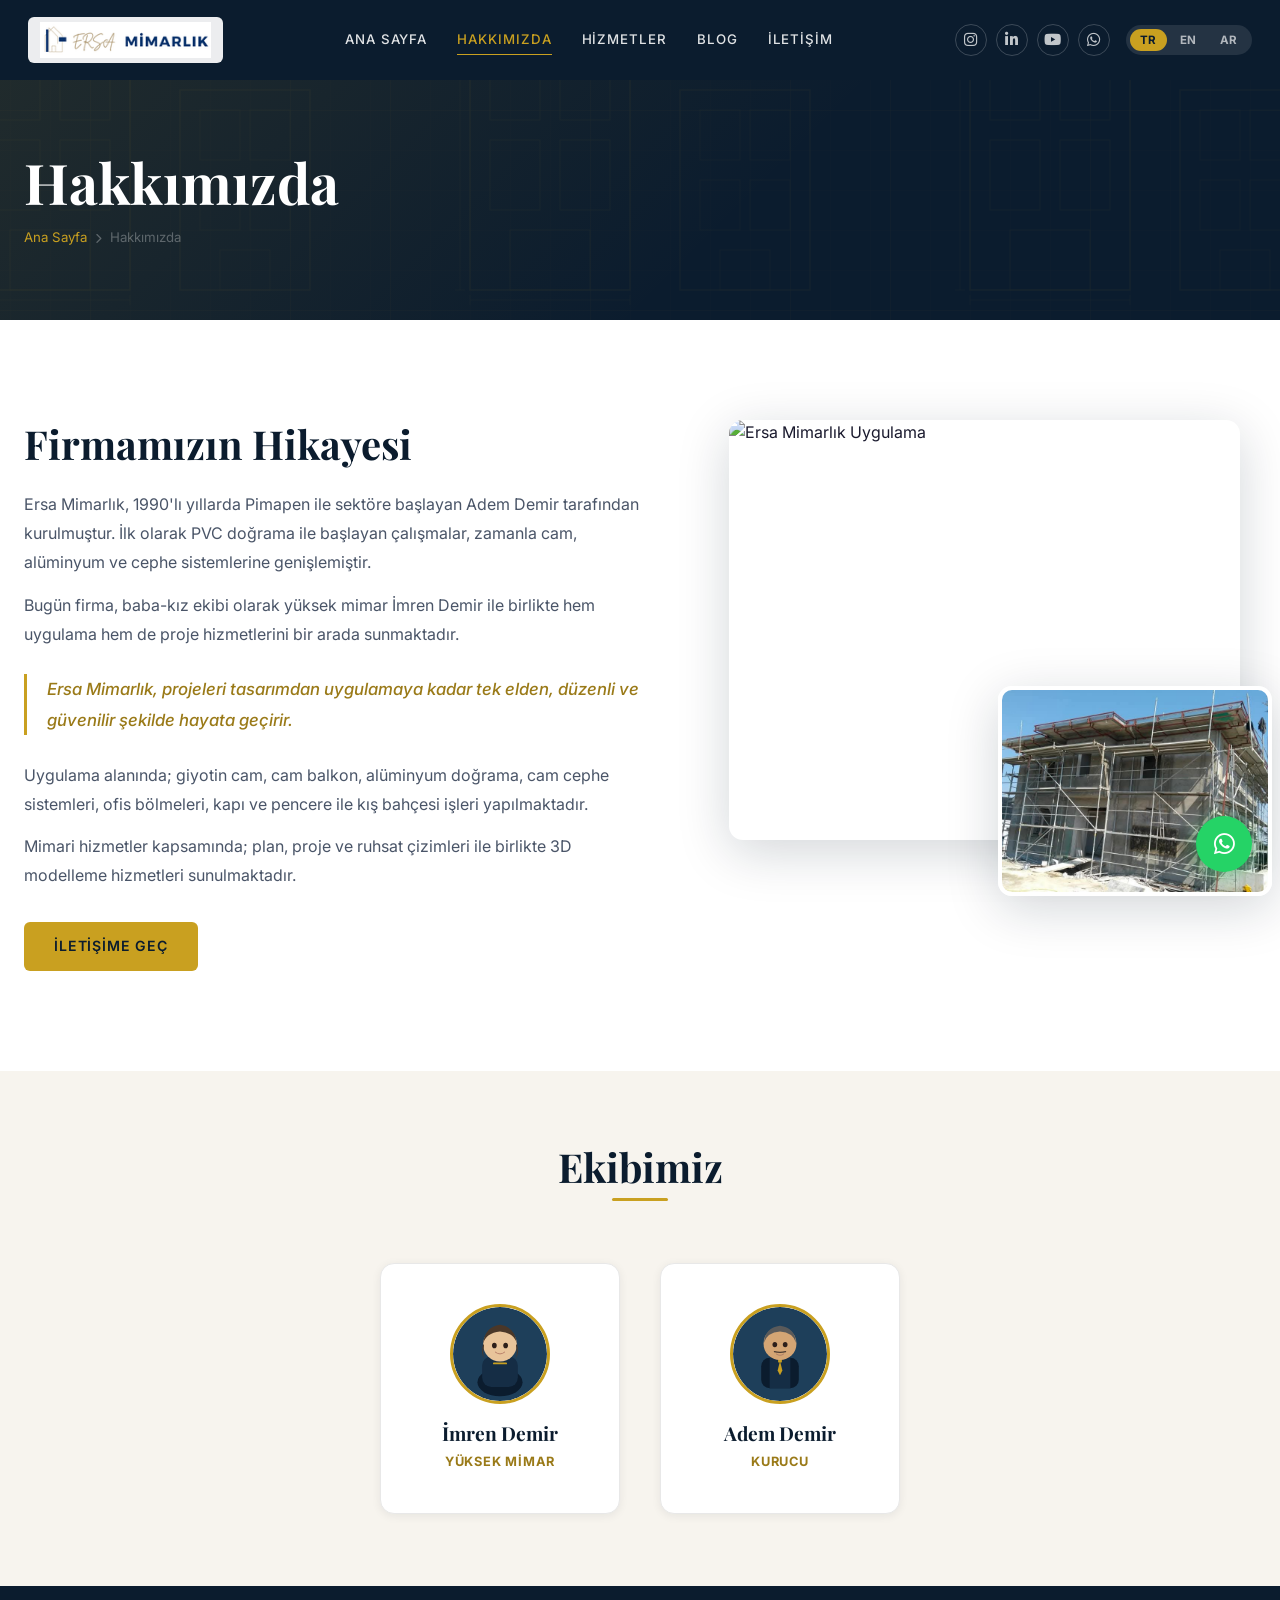
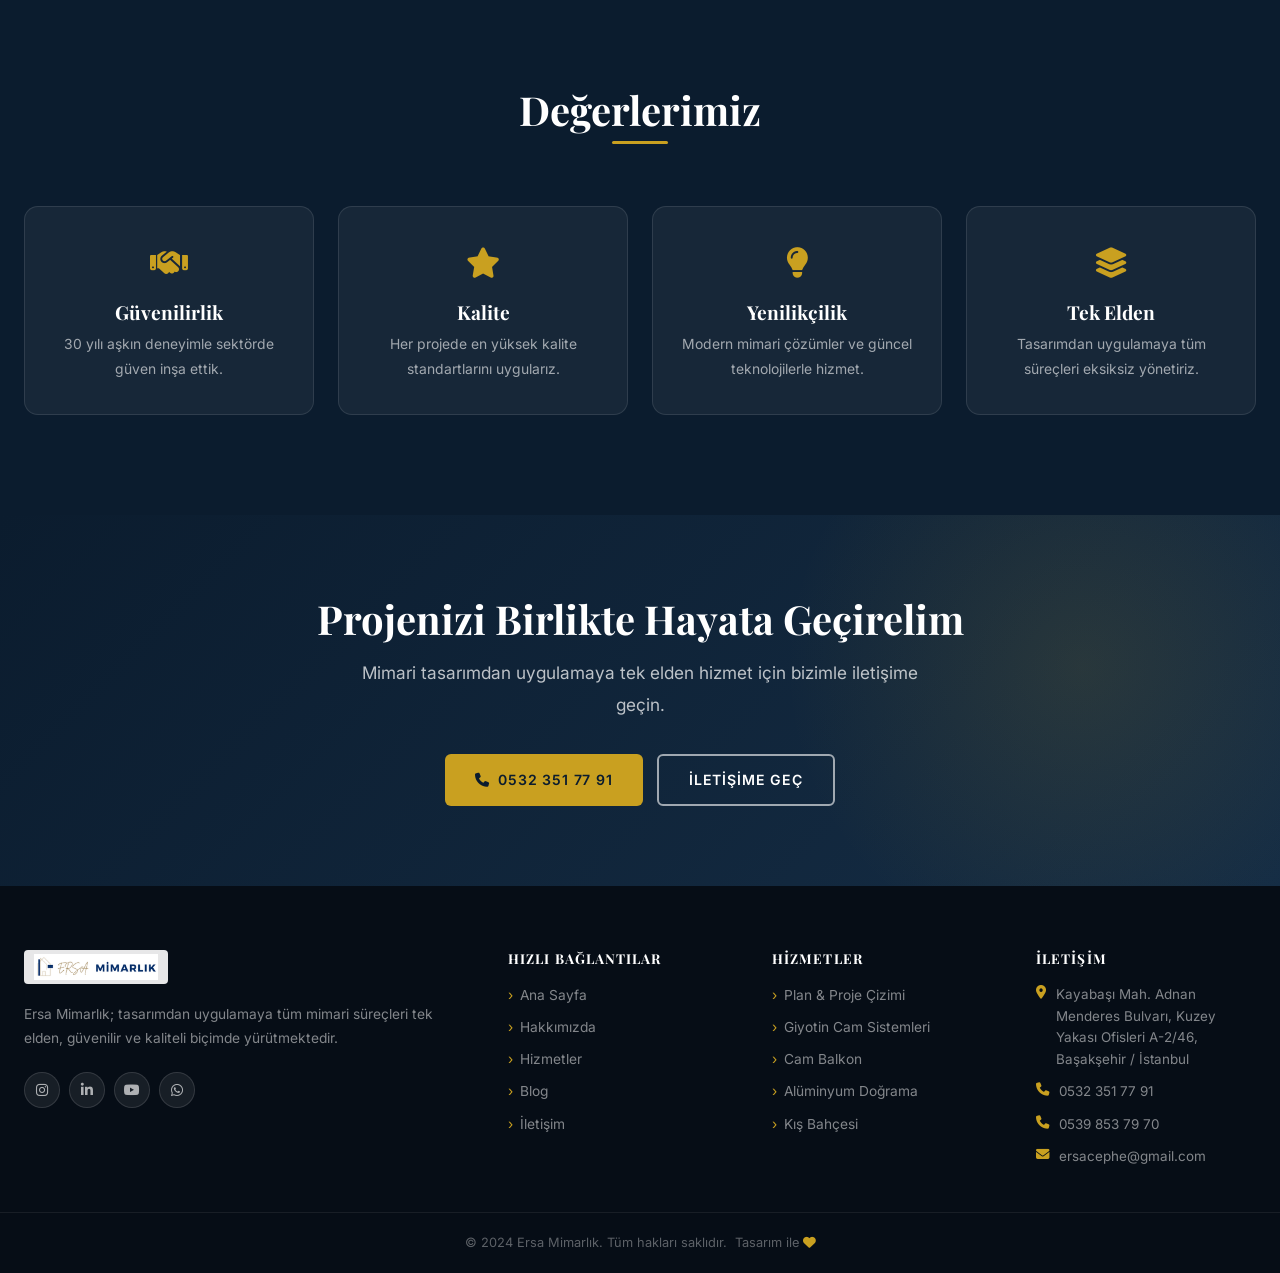
==== hakkimizda.html @ 656ebe09 "initial commit" ====
<!DOCTYPE html>
<html lang="tr">
<head>
  <meta charset="UTF-8">
  <meta name="viewport" content="width=device-width, initial-scale=1.0">
  <title>Hakkımızda — Ersa Mimarlık | Başakşehir İstanbul</title>
  <meta name="description" content="Ersa Mimarlık, 1990'lı yıllardan bu yana Adem Demir ve mimar İmren Demir'in öncülüğünde cam, alüminyum ve mimari proje hizmetleri sunmaktadır.">
  <meta name="keywords" content="ersa mimarlık hakkında, adem demir, imren demir mimar, başakşehir mimarlık">
  <link rel="canonical" href="https://www.ersamimarlik.com/hakkimizda.html">
  <link rel="preconnect" href="https://fonts.googleapis.com">
  <link rel="preconnect" href="https://fonts.gstatic.com" crossorigin>
  <link href="https://fonts.googleapis.com/css2?family=Playfair+Display:wght@400;600;700;900&family=Inter:wght@300;400;500;600&family=Noto+Naskh+Arabic:wght@400;600;700&display=swap" rel="stylesheet">
  <link rel="stylesheet" href="https://cdnjs.cloudflare.com/ajax/libs/font-awesome/6.5.0/css/all.min.css">
  <link rel="stylesheet" href="css/style.css">
</head>
<body>

  <div class="page-loader" id="pageLoader">
    <div class="loader-inner">
      <img src="images/logo-nav.png" alt="Ersa Mimarlık">
      <div class="loader-bar"><div class="loader-fill"></div></div>
    </div>
  </div>

  <div id="wa-placeholder"></div>
  <a class="back-to-top" id="backToTop" aria-label="Yukarı Dön"><i class="fas fa-chevron-up"></i></a>
  <div id="header-placeholder"></div>

  <!-- ================================================
       SAYFA BAŞLIĞI
       ================================================ -->
  <div class="page-header">
    <div class="container">
      <h1 data-i18n="nav_about"></h1>
      <nav class="breadcrumb" aria-label="Breadcrumb">
        <a href="index.html" data-i18n="nav_home"></a>
        <span><i class="fas fa-chevron-right" style="font-size:.65rem"></i></span>
        <span data-i18n="nav_about"></span>
      </nav>
    </div>
  </div>

  <main>

    <!-- ================================================
         FİRMA HİKAYESİ
         Metinleri lang.js içindeki about_story_* anahtarları ile güncelleyin
         ================================================ -->
    <section class="about-story section-padding">
      <div class="container">
        <div class="about-story-grid">
          <div class="about-text fade-in">
            <h2 data-i18n="about_story_title"></h2>
            <p data-i18n="about_story_p1"></p>
            <p data-i18n="about_story_p2"></p>
            <p class="highlight" data-i18n="about_story_quote"></p>
            <p data-i18n="about_story_p3"></p>
            <p data-i18n="about_story_p4"></p>
            <div style="margin-top:32px">
              <a href="iletisim.html" class="btn btn-primary" data-i18n="btn_contact"></a>
            </div>
          </div>

          <!-- HAKKIMIZDA GÖRSELLERİ: src değerlerini güncelleyebilirsiniz -->
          <div class="about-img-wrap fade-in delay-2">
            <img class="about-img-main" src="images/uygulamalar/dış_cephe1.jpeg" alt="Ersa Mimarlık Uygulama" loading="lazy">
            <img class="about-img-accent" src="images/uygulamalar/f.jpeg" alt="Ersa Mimarlık Proje" loading="lazy">
          </div>
        </div>
      </div>
    </section>

    <!-- ================================================
         EKİBİMİZ
         Kişi bilgilerini ve avatar görsellerini buradan güncelleyin
         Avatar görseli: images/placeholders/ klasörüne yuvarlak bir görsel ekleyip
         src değerini değiştirin.
         ================================================ -->
    <section class="team-section" aria-label="Ekibimiz">
      <div class="container">
        <div class="section-header fade-in">
          <h2 data-i18n="team_title"></h2>
        </div>
        <div class="team-grid">

          <!-- EKİP ÜYESİ 1: İMREN DEMİR -->
          <div class="team-card fade-in delay-1">
            <!-- AVATAR: Gerçek fotoğraf eklemek için src'yi değiştirin (100x100 px, yuvarlak) -->
            <img class="team-avatar" src="images/placeholders/avatar-imren.svg" alt="İmren Demir — Yüksek Mimar">
            <h4>İmren Demir</h4>
            <p class="team-role" data-i18n="team_imren_role"></p>
          </div>

          <!-- EKİP ÜYESİ 2: ADEM DEMİR -->
          <div class="team-card fade-in delay-2">
            <!-- AVATAR: Gerçek fotoğraf eklemek için src'yi değiştirin -->
            <img class="team-avatar" src="images/placeholders/avatar-adem.svg" alt="Adem Demir — Kurucu">
            <h4>Adem Demir</h4>
            <p class="team-role" data-i18n="team_adem_role"></p>
          </div>

        </div>
      </div>
    </section>

    <!-- ================================================
         DEĞERLERİMİZ
         ================================================ -->
    <section class="values-section section-padding" aria-label="Değerlerimiz">
      <div class="container">
        <div class="section-header fade-in">
          <h2 data-i18n="values_title"></h2>
        </div>
        <div class="values-grid">
          <div class="value-card fade-in delay-1">
            <div class="value-icon"><i class="fas fa-handshake"></i></div>
            <h4 data-i18n="val1_title"></h4>
            <p data-i18n="val1_desc"></p>
          </div>
          <div class="value-card fade-in delay-2">
            <div class="value-icon"><i class="fas fa-star"></i></div>
            <h4 data-i18n="val2_title"></h4>
            <p data-i18n="val2_desc"></p>
          </div>
          <div class="value-card fade-in delay-3">
            <div class="value-icon"><i class="fas fa-lightbulb"></i></div>
            <h4 data-i18n="val3_title"></h4>
            <p data-i18n="val3_desc"></p>
          </div>
          <div class="value-card fade-in delay-4">
            <div class="value-icon"><i class="fas fa-layer-group"></i></div>
            <h4 data-i18n="val4_title"></h4>
            <p data-i18n="val4_desc"></p>
          </div>
        </div>
      </div>
    </section>

    <!-- CTA -->
    <section class="cta-section" aria-label="İletişim">
      <div class="container">
        <div class="cta-content fade-in">
          <h2 data-i18n="cta_title"></h2>
          <p data-i18n="cta_desc"></p>
          <div class="cta-btns">
            <a href="tel:+905323517791" class="btn btn-primary"><i class="fas fa-phone"></i> 0532 351 77 91</a>
            <a href="iletisim.html" class="btn btn-outline-white" data-i18n="btn_contact"></a>
          </div>
        </div>
      </div>
    </section>

  </main>

  <div id="footer-placeholder"></div>

  <script src="js/components.js"></script>
  <script src="js/lang.js"></script>
  <script src="js/main.js"></script>
  <script>
    document.addEventListener('DOMContentLoaded', () => { initComponents('about'); initLang(); });
  </script>
</body>
</html>
---- css/style.css ----
/* =============================================
   ERSA MİMARLIK — ANA STİL DOSYASI
   =============================================
   Renkler: Lacivert #0B1C2E | Altın #C9A020
   Fontlar: Playfair Display (başlık) | Inter (metin)
   ============================================= */

/* ---------- CSS DEĞİŞKENLERİ ---------- */
:root {
  --navy:        #0B1C2E;
  --navy-mid:    #152D45;
  --navy-light:  #1E3F5A;
  --gold:        #C9A020;
  --gold-light:  #DDB82A;
  --gold-dark:   #9A7A18;
  --gold-muted:  rgba(201,160,32,.13);
  --white:       #FFFFFF;
  --off-white:   #F7F4EE;
  --cream:       #F0EDE4;
  --gray-200:    #E8E8E8;
  --gray-400:    #9CA3AF;
  --gray-600:    #6B7280;
  --text:        #1A1A2E;
  --text-light:  #4A5568;
  --transition:  .3s ease;
  --shadow-sm:   0 2px 10px rgba(11,28,46,.07);
  --shadow-md:   0 6px 28px rgba(11,28,46,.12);
  --shadow-lg:   0 12px 52px rgba(11,28,46,.18);
  --shadow-gold: 0 6px 24px rgba(201,160,32,.3);
  --radius:      6px;
  --radius-lg:   14px;
  --max-w:       1280px;
  --sp:          100px 0;
  --font-h:      'Playfair Display', Georgia, serif;
  --font-b:      'Inter', 'Segoe UI', system-ui, sans-serif;
  --font-ar:     'Noto Naskh Arabic', 'Arial', sans-serif;
}

/* ---------- RESET ---------- */
*, *::before, *::after { box-sizing: border-box; margin: 0; padding: 0; }
html  { scroll-behavior: smooth; font-size: 16px; }
body  { font-family: var(--font-b); color: var(--text); background: var(--white); line-height: 1.6; overflow-x: hidden; }
body[dir="rtl"] { font-family: var(--font-ar); }
img   { max-width: 100%; height: auto; display: block; }
a     { color: inherit; text-decoration: none; transition: var(--transition); }
ul,ol { list-style: none; }
button { cursor: pointer; border: none; background: none; font-family: inherit; }

/* ---------- TİPOGRAFİ ---------- */
h1,h2,h3,h4,h5 { font-family: var(--font-h); font-weight: 700; line-height: 1.2; color: var(--navy); }
h1 { font-size: clamp(2rem,5vw,3.5rem); }
h2 { font-size: clamp(1.6rem,3.5vw,2.5rem); }
h3 { font-size: clamp(1.15rem,2.5vw,1.7rem); }
h4 { font-size: 1.2rem; }
p  { color: var(--text-light); line-height: 1.8; }

/* ---------- YARDIMCIlar ---------- */
.container { max-width: var(--max-w); margin: 0 auto; padding: 0 24px; }
.section-padding { padding: var(--sp); }
.text-center { text-align: center; }
.bg-off-white { background: var(--off-white); }
.bg-navy { background: var(--navy); }

.section-header { text-align: center; margin-bottom: 60px; }
.section-header h2 { position: relative; display: inline-block; margin-bottom: 12px; }
.section-header h2::after {
  content:''; position:absolute; bottom:-10px; left:50%; transform:translateX(-50%);
  width:56px; height:3px; background:var(--gold); border-radius:2px;
}
.section-header p { max-width: 600px; margin: 24px auto 0; font-size: 1.05rem; }

/* ---------- BUTONLAR ---------- */
.btn {
  display:inline-flex; align-items:center; gap:8px;
  padding:13px 30px; font-size:.88rem; font-weight:600;
  letter-spacing:.06em; text-transform:uppercase; border-radius:var(--radius);
  transition:var(--transition); position:relative; overflow:hidden;
}
.btn-primary { background:var(--gold); color:var(--navy); }
.btn-primary:hover { background:var(--gold-dark); transform:translateY(-2px); box-shadow:var(--shadow-gold); }
.btn-outline  { border:2px solid var(--gold); color:var(--gold); }
.btn-outline:hover  { background:var(--gold); color:var(--navy); transform:translateY(-2px); }
.btn-outline-white  { border:2px solid rgba(255,255,255,.6); color:var(--white); }
.btn-outline-white:hover { border-color:var(--white); background:rgba(255,255,255,.1); }

/* ============================================
   HEADER / NAVİGASYON
   ============================================ */
.header {
  position:fixed; top:0; left:0; right:0; z-index:1000; transition:var(--transition);
}
.header.scrolled {
  background:rgba(11,28,46,.96); backdrop-filter:blur(14px); box-shadow:var(--shadow-md);
}
.header.no-hero { background:var(--navy); }

.nav {
  display:flex; align-items:center; justify-content:space-between;
  padding:0 28px; max-width:var(--max-w); margin:0 auto; height:80px;
}
/* LOGO: Beyaz arka planlı logo için beyaz kapsayıcı — kaldırmak isterseniz background/padding silin */
.nav-logo {
  background: rgba(255,255,255,0.92);
  padding: 5px 12px;
  border-radius: 6px;
}
.nav-logo img { height:36px; width:auto; display:block; }

/* Menü linkleri */
.nav-menu { display:flex; align-items:center; gap:4px; }
.nav-link {
  color:rgba(255,255,255,.88); font-size:.83rem; font-weight:500;
  letter-spacing:.07em; text-transform:uppercase; padding:8px 13px;
  border-radius:var(--radius); position:relative; transition:var(--transition);
}
.nav-link::after {
  content:''; position:absolute; bottom:4px; left:13px; right:13px;
  height:1px; background:var(--gold); transform:scaleX(0); transition:transform .3s ease;
}
.nav-link:hover, .nav-link.active { color:var(--gold); }
.nav-link:hover::after, .nav-link.active::after { transform:scaleX(1); }

/* Sağ kısım: sosyal + dil */
.nav-right { display:flex; align-items:center; gap:16px; }
.nav-social { display:flex; align-items:center; gap:9px; }
.nav-social a {
  color:rgba(255,255,255,.75); font-size:.95rem; width:32px; height:32px;
  display:flex; align-items:center; justify-content:center;
  border-radius:50%; border:1px solid rgba(255,255,255,.2); transition:var(--transition);
}
.nav-social a:hover { color:var(--white); border-color:var(--gold); background:var(--gold-muted); transform:translateY(-2px); }

/* Dil seçici */
.lang-switcher { display:flex; align-items:center; gap:3px; background:rgba(255,255,255,.1); border-radius:20px; padding:4px; }
.lang-btn { color:rgba(255,255,255,.65); font-size:.72rem; font-weight:700; letter-spacing:.05em; padding:4px 10px; border-radius:16px; transition:var(--transition); }
.lang-btn.active, .lang-btn:hover { background:var(--gold); color:var(--navy); }

/* Hamburger */
.hamburger { display:none; flex-direction:column; gap:5px; padding:8px; }
.hamburger span { width:24px; height:2px; background:var(--white); border-radius:2px; transition:var(--transition); }
.hamburger.open span:nth-child(1) { transform:rotate(45deg) translate(5px,5px); }
.hamburger.open span:nth-child(2) { opacity:0; }
.hamburger.open span:nth-child(3) { transform:rotate(-45deg) translate(5px,-5px); }

/* Mobil menü */
.mobile-menu {
  position:fixed; top:68px; left:0; right:0; bottom:0;
  background:rgba(11,28,46,.98); backdrop-filter:blur(16px); z-index:999;
  display:flex; flex-direction:column; align-items:center; justify-content:center; gap:6px;
  opacity:0; pointer-events:none; transition:opacity .3s ease;
}
.mobile-menu.open { opacity:1; pointer-events:all; }
.mobile-menu .nav-link { font-size:1.05rem; padding:14px 40px; width:100%; text-align:center; }
.mobile-social { display:flex; gap:14px; margin-top:24px; }
.mobile-social a {
  color:rgba(255,255,255,.8); font-size:1.3rem; width:44px; height:44px;
  display:flex; align-items:center; justify-content:center;
  border-radius:50%; border:1px solid rgba(255,255,255,.2); transition:var(--transition);
}
.mobile-social a:hover { border-color:var(--gold); background:var(--gold-muted); color:var(--white); }
.mobile-lang { display:flex; gap:8px; margin-top:16px; }

/* ============================================
   SAYFA BAŞLIĞI (Breadcrumb Banner)
   ============================================ */
.page-header {
  padding:148px 0 72px; background:var(--navy); position:relative; overflow:hidden;
}
.page-header::before {
  content:''; position:absolute; inset:0;
  background:url('../images/placeholders/blueprint-bg.svg') center/500px repeat;
  opacity:.08;
}
.page-header::after {
  content:''; position:absolute; inset:0;
  background:linear-gradient(135deg, rgba(201,160,32,.12) 0%, transparent 60%);
}
.page-header .container { position:relative; z-index:2; }
.page-header h1 { color:var(--white); margin-bottom:12px; }
.breadcrumb { display:flex; align-items:center; gap:8px; color:rgba(255,255,255,.55); font-size:.83rem; }
.breadcrumb a { color:var(--gold); }
.breadcrumb span { color:rgba(255,255,255,.3); }

/* ============================================
   HERO SLİDER
   ============================================ */
.hero { height:100vh; min-height:600px; position:relative; overflow:hidden; }

.slide { position:absolute; inset:0; opacity:0; transition:opacity 1.1s ease; }
.slide.active { opacity:1; }
.slide-img { width:100%; height:100%; object-fit:cover; object-position:center; }
.slide-overlay {
  position:absolute; inset:0;
  background:linear-gradient(to right, rgba(11,28,46,.88) 0%, rgba(11,28,46,.45) 55%, rgba(11,28,46,.1) 100%);
}
.slide-content { position:absolute; inset:0; display:flex; align-items:center; padding:0 28px; }
.slide-text { max-width:var(--max-w); margin:0 auto; width:100%; padding-top:80px; }

.slide-label {
  display:inline-block; color:var(--gold); font-size:.78rem; font-weight:600;
  letter-spacing:.18em; text-transform:uppercase; margin-bottom:16px;
  padding-left:32px; position:relative;
}
.slide-label::before {
  content:''; position:absolute; left:0; top:50%; width:22px; height:1px; background:var(--gold);
}
.slide-text h1 { color:var(--white); max-width:660px; margin-bottom:18px; text-shadow:0 2px 24px rgba(0,0,0,.3); }
.slide-text .slogan { color:rgba(255,255,255,.82); font-size:1.08rem; max-width:500px; margin-bottom:36px; line-height:1.75; }
.slide-btns { display:flex; gap:14px; flex-wrap:wrap; }

/* Slider kontrolleri */
.slider-controls {
  position:absolute; bottom:40px; left:50%; transform:translateX(-50%);
  display:flex; align-items:center; gap:10px; z-index:10;
}
.slider-dot {
  width:8px; height:8px; border-radius:50%; background:rgba(255,255,255,.35);
  border:none; cursor:pointer; transition:var(--transition);
}
.slider-dot.active { width:28px; border-radius:4px; background:var(--gold); }

.slider-arrows {
  position:absolute; top:50%; transform:translateY(-50%);
  width:100%; display:flex; justify-content:space-between; padding:0 20px; z-index:10;
}
.slider-arrow {
  width:48px; height:48px; border-radius:50%; background:rgba(255,255,255,.13);
  border:1px solid rgba(255,255,255,.3); color:var(--white); display:flex;
  align-items:center; justify-content:center; font-size:1rem; cursor:pointer; transition:var(--transition);
  backdrop-filter:blur(4px);
}
.slider-arrow:hover { background:var(--gold); border-color:var(--gold); color:var(--navy); }

/* Scroll göstergesi */
.scroll-indicator {
  position:absolute; bottom:40px; right:44px; z-index:10;
  display:flex; flex-direction:column; align-items:center; gap:8px;
  color:rgba(255,255,255,.55); font-size:.68rem; letter-spacing:.12em; text-transform:uppercase;
}
.scroll-line {
  width:1px; height:44px;
  background:linear-gradient(to bottom, transparent, var(--gold));
  animation:scrollAnim 1.6s ease infinite;
}
@keyframes scrollAnim {
  0%   { transform:scaleY(0); transform-origin:top; }
  50%  { transform:scaleY(1); transform-origin:top; }
  51%  { transform:scaleY(1); transform-origin:bottom; }
  100% { transform:scaleY(0); transform-origin:bottom; }
}

/* ============================================
   STATS BAR
   ============================================ */
.stats-bar { background:var(--navy); padding:28px 0; border-bottom:1px solid rgba(201,160,32,.2); }
.stats-grid { display:grid; grid-template-columns:repeat(4,1fr); }
.stat-item { text-align:center; padding:14px 20px; position:relative; }
.stat-item:not(:last-child)::after {
  content:''; position:absolute; right:0; top:20%; height:60%; width:1px; background:rgba(255,255,255,.12);
}
.stat-number { font-family:var(--font-h); font-size:2rem; font-weight:700; color:var(--gold); display:block; }
.stat-label  { font-size:.78rem; color:rgba(255,255,255,.65); text-transform:uppercase; letter-spacing:.08em; }

/* ============================================
   ANASAYFA — HAKKIMIZDA TANITIM
   ============================================ */
.about-teaser { padding:var(--sp); background:var(--off-white); }
.about-teaser-grid { display:grid; grid-template-columns:1fr 1fr; gap:72px; align-items:center; }

.about-teaser-img { position:relative; }
.about-teaser-img img { width:100%; height:480px; object-fit:cover; border-radius:var(--radius-lg); box-shadow:var(--shadow-lg); }
.about-teaser-img::before {
  content:''; position:absolute; top:-16px; left:-16px; right:16px; bottom:16px;
  border:2px solid var(--gold); border-radius:var(--radius-lg); z-index:-1;
}
.about-badge {
  position:absolute; bottom:-24px; right:-24px;
  background:var(--gold); color:var(--navy); padding:22px 28px;
  border-radius:var(--radius-lg); text-align:center; box-shadow:var(--shadow-md);
}
.about-badge .big-num { font-family:var(--font-h); font-size:2.5rem; font-weight:700; display:block; line-height:1; }
.about-badge .badge-lbl { font-size:.72rem; font-weight:700; text-transform:uppercase; letter-spacing:.06em; display:block; margin-top:4px; }

.about-teaser-content h2 { margin-bottom:18px; }
.about-teaser-content .lead { font-size:1.05rem; color:var(--gold-dark); font-weight:500; margin-bottom:18px; }
.about-teaser-content p { margin-bottom:14px; }

.features-list { margin:28px 0; display:grid; grid-template-columns:1fr 1fr; gap:10px; }
.feature-item { display:flex; align-items:center; gap:10px; font-size:.9rem; color:var(--text); font-weight:500; }
.feature-item i { color:var(--gold); flex-shrink:0; }

/* ============================================
   HİZMETLER GENEL BAKIŞ (Anasayfa)
   ============================================ */
.services-overview { padding:var(--sp); }
.services-grid { display:grid; grid-template-columns:repeat(auto-fit,minmax(270px,1fr)); gap:24px; }

.service-card {
  background:var(--white); border:1px solid var(--gray-200); border-radius:var(--radius-lg);
  padding:34px 26px; transition:var(--transition); position:relative; overflow:hidden;
}
.service-card::after {
  content:''; position:absolute; bottom:0; left:0; right:0; height:3px;
  background:var(--gold); transform:scaleX(0); transition:transform .3s ease;
}
.service-card:hover { transform:translateY(-6px); box-shadow:var(--shadow-lg); border-color:transparent; }
.service-card:hover::after { transform:scaleX(1); }

.service-icon {
  width:62px; height:62px; background:var(--gold-muted); border-radius:var(--radius-lg);
  display:flex; align-items:center; justify-content:center; margin-bottom:22px; transition:var(--transition);
}
.service-icon i { font-size:1.55rem; color:var(--gold); transition:var(--transition); }
.service-card:hover .service-icon { background:var(--gold); }
.service-card:hover .service-icon i { color:var(--navy); }
.service-card h3 { font-size:1.1rem; margin-bottom:10px; }
.service-card p  { font-size:.88rem; line-height:1.7; }

.service-sub-items { margin-top:14px; display:flex; flex-wrap:wrap; gap:6px; }
.service-tag { background:var(--off-white); color:var(--text-light); font-size:.73rem; padding:4px 10px; border-radius:20px; font-weight:500; }

/* ============================================
   PROJELER GALERİ (Anasayfa)
   ============================================ */
.projects-section { padding:var(--sp); background:var(--navy); }
.projects-section .section-header h2 { color:var(--white); }
.projects-section .section-header h2::after { background:var(--gold); }
.projects-section .section-header p   { color:rgba(255,255,255,.65); }

.projects-grid {
  display:grid; grid-template-columns:repeat(3,1fr);
  grid-template-rows:repeat(2,280px); gap:14px;
}
.project-item { position:relative; overflow:hidden; border-radius:var(--radius-lg); cursor:pointer; }
.project-item:first-child { grid-row:span 2; }
.project-item img { width:100%; height:100%; object-fit:cover; transition:transform .65s ease; }
.project-item:hover img { transform:scale(1.07); }
.project-overlay {
  position:absolute; inset:0;
  background:linear-gradient(to top, rgba(11,28,46,.85), transparent);
  opacity:0; transition:var(--transition); display:flex; align-items:flex-end; padding:22px;
}
.project-item:hover .project-overlay { opacity:1; }
.project-info h4 { color:var(--white); margin-bottom:3px; }
.project-info span { color:var(--gold); font-size:.78rem; }
.projects-cta { text-align:center; margin-top:44px; }

/* ============================================
   VİDEO BÖLÜMÜ
   ============================================ */
.video-section { padding:var(--sp); background:var(--off-white); }
.video-container {
  position:relative; width:100%; max-width:900px; margin:0 auto;
  border-radius:var(--radius-lg); overflow:hidden; box-shadow:var(--shadow-lg);
}
.video-container iframe { display:block; width:100%; aspect-ratio:16/9; border:none; }

/* ============================================
   BLOG ÖNZEZLEME (Anasayfa)
   ============================================ */
.blog-preview { padding:var(--sp); }
.blog-grid { display:grid; grid-template-columns:repeat(auto-fit,minmax(300px,1fr)); gap:28px; }

.blog-card {
  background:var(--white); border-radius:var(--radius-lg); overflow:hidden;
  box-shadow:var(--shadow-sm); transition:var(--transition); border:1px solid var(--gray-200);
  display:flex; flex-direction:column;
}
.blog-card:hover { transform:translateY(-5px); box-shadow:var(--shadow-md); }
.blog-card-img-wrap { overflow:hidden; height:210px; }
.blog-card-img { width:100%; height:100%; object-fit:cover; transition:transform .55s ease; }
.blog-card:hover .blog-card-img { transform:scale(1.05); }
.blog-card-body { padding:22px; flex:1; display:flex; flex-direction:column; }
.blog-meta { display:flex; align-items:center; gap:10px; margin-bottom:10px; flex-wrap:wrap; }
.blog-tag { background:var(--gold-muted); color:var(--gold-dark); font-size:.7rem; font-weight:700; letter-spacing:.05em; text-transform:uppercase; padding:3px 10px; border-radius:20px; }
.blog-date { font-size:.78rem; color:var(--gray-400); }
.blog-card-body h3 { font-size:1.05rem; margin-bottom:8px; line-height:1.45; }
.blog-card-body p  { font-size:.86rem; line-height:1.72; margin-bottom:16px; flex:1; }
.read-more { display:inline-flex; align-items:center; gap:6px; color:var(--gold-dark); font-size:.84rem; font-weight:600; margin-top:auto; }
.read-more i { transition:transform .3s ease; }
.read-more:hover i { transform:translateX(4px); }

/* ============================================
   CTA BÖLÜMÜ
   ============================================ */
.cta-section {
  padding:80px 0;
  background:linear-gradient(135deg, var(--navy) 0%, var(--navy-mid) 100%);
  position:relative; overflow:hidden;
}
.cta-section::before {
  content:''; position:absolute; top:-40%; right:-8%;
  width:600px; height:600px;
  background:radial-gradient(circle, rgba(201,160,32,.12) 0%, transparent 70%);
}
.cta-content { text-align:center; position:relative; z-index:1; }
.cta-content h2 { color:var(--white); margin-bottom:14px; }
.cta-content p  { color:rgba(255,255,255,.72); font-size:1.08rem; margin-bottom:34px; max-width:580px; margin-left:auto; margin-right:auto; }
.cta-btns { display:flex; gap:14px; justify-content:center; flex-wrap:wrap; }

/* ============================================
   HAKKIMIZDA SAYFASI
   ============================================ */
.about-story { padding:var(--sp); }
.about-story-grid { display:grid; grid-template-columns:1.2fr 1fr; gap:72px; align-items:start; }
.about-text h2 { margin-bottom:22px; }
.about-text p  { margin-bottom:14px; font-size:1rem; }
.about-text .highlight {
  font-size:1.05rem; color:var(--gold-dark); font-weight:500; font-style:italic;
  border-left:3px solid var(--gold); padding-left:20px; margin:26px 0;
}
.about-img-wrap { position:relative; padding:0 16px 32px 0; }
.about-img-main { width:100%; height:420px; object-fit:cover; border-radius:var(--radius-lg); box-shadow:var(--shadow-lg); }
.about-img-accent {
  position:absolute; bottom:-24px; right:-16px; width:52%;
  height:210px; object-fit:cover; border-radius:var(--radius-lg);
  border:4px solid var(--white); box-shadow:var(--shadow-lg);
}

/* Ekip */
.team-section { padding:72px 0; background:var(--off-white); }
.team-grid { display:flex; justify-content:center; gap:40px; flex-wrap:wrap; }
.team-card {
  background:var(--white); border-radius:var(--radius-lg); padding:40px 36px;
  text-align:center; box-shadow:var(--shadow-sm); transition:var(--transition);
  min-width:240px; max-width:272px; border:1px solid var(--gray-200);
}
.team-card:hover { transform:translateY(-6px); box-shadow:var(--shadow-md); }
.team-avatar {
  width:100px; height:100px; border-radius:50%; object-fit:cover;
  margin:0 auto 18px; border:3px solid var(--gold);
}
.team-card h4 { margin-bottom:5px; }
.team-role { color:var(--gold-dark); font-size:.8rem; font-weight:700; text-transform:uppercase; letter-spacing:.06em; }

/* Değerler */
.values-section { padding:var(--sp); background:var(--navy); }
.values-section .section-header h2 { color:var(--white); }
.values-section .section-header p   { color:rgba(255,255,255,.65); }
.values-grid { display:grid; grid-template-columns:repeat(auto-fit,minmax(210px,1fr)); gap:24px; }
.value-card {
  background:rgba(255,255,255,.05); border:1px solid rgba(255,255,255,.1);
  border-radius:var(--radius-lg); padding:32px 22px; text-align:center; transition:var(--transition);
}
.value-card:hover { background:rgba(201,160,32,.1); border-color:var(--gold); transform:translateY(-4px); }
.value-icon  { font-size:1.9rem; color:var(--gold); margin-bottom:14px; }
.value-card h4 { color:var(--white); margin-bottom:8px; }
.value-card p  { color:rgba(255,255,255,.6); font-size:.87rem; }

/* ============================================
   HİZMETLER SAYFASI
   ============================================ */
.services-detail { padding:var(--sp); }
.services-category { margin-bottom:72px; }
.services-category > h2 { display:flex; align-items:center; gap:12px; margin-bottom:8px; }
.services-category > h2 i { color:var(--gold); }
.category-desc { color:var(--text-light); margin-bottom:36px; padding-left:46px; }
.services-detail-grid { display:grid; grid-template-columns:repeat(auto-fit,minmax(270px,1fr)); gap:22px; }

.service-detail-card {
  background:var(--white); border:1px solid var(--gray-200); border-radius:var(--radius-lg);
  overflow:hidden; transition:var(--transition);
}
.service-detail-card:hover { transform:translateY(-4px); box-shadow:var(--shadow-md); border-color:rgba(201,160,32,.3); }
.service-detail-img { width:100%; height:190px; object-fit:cover; }
.service-detail-body { padding:22px; }
.service-detail-body h4 { font-size:1.02rem; margin-bottom:8px; }
.service-detail-body p  { font-size:.86rem; line-height:1.7; }

/* Uygulamalar Slider */
.applications-section { padding:var(--sp); background:var(--navy); }
.applications-section .section-header h2 { color:var(--white); }
.applications-section .section-header p   { color:rgba(255,255,255,.65); }

.app-slider-outer { overflow:hidden; border-radius:var(--radius-lg); }
.app-slides { display:flex; transition:transform .5s ease; }
.app-slide { min-width:calc(33.33% - 12px); margin-right:18px; flex-shrink:0; }
.app-slide img { width:100%; height:320px; object-fit:cover; border-radius:var(--radius-lg); }

.app-controls { display:flex; justify-content:center; align-items:center; gap:14px; margin-top:26px; }
.app-arrow {
  width:44px; height:44px; border-radius:50%;
  background:rgba(255,255,255,.1); border:1px solid rgba(255,255,255,.22);
  color:var(--white); display:flex; align-items:center; justify-content:center;
  cursor:pointer; transition:var(--transition); font-size:.9rem;
}
.app-arrow:hover { background:var(--gold); border-color:var(--gold); color:var(--navy); }
.app-dots { display:flex; gap:8px; }
.app-dot { width:8px; height:8px; border-radius:50%; background:rgba(255,255,255,.3); border:none; cursor:pointer; transition:var(--transition); }
.app-dot.active { background:var(--gold); width:22px; border-radius:4px; }

/* ============================================
   BLOG LİSTESİ
   ============================================ */
.blog-list { padding:var(--sp); }
.blog-list-grid { display:grid; grid-template-columns:repeat(auto-fill,minmax(330px,1fr)); gap:32px; }

/* ============================================
   BLOG MAKALE
   ============================================ */
.blog-article { padding:60px 0 100px; }
.blog-article-header { max-width:800px; margin:0 auto 44px; }
.blog-article-meta { display:flex; align-items:center; gap:12px; margin-bottom:18px; flex-wrap:wrap; }
.blog-article-header h1 { font-size:clamp(1.8rem,4vw,2.5rem); line-height:1.25; }
.blog-article-img {
  width:100%; max-width:800px; height:400px; object-fit:cover;
  border-radius:var(--radius-lg); margin:0 auto 48px; display:block; box-shadow:var(--shadow-md);
}
.blog-article-content {
  max-width:800px; margin:0 auto; font-size:1rem; line-height:1.88; color:var(--text-light);
}
.blog-article-content h2 { font-size:1.45rem; margin:40px 0 14px; color:var(--navy); }
.blog-article-content h3 { font-size:1.2rem; margin:30px 0 10px; color:var(--navy); }
.blog-article-content p  { margin-bottom:18px; }
.blog-article-content ul, .blog-article-content ol { margin:0 0 18px 24px; }
.blog-article-content ul li { list-style:disc; margin-bottom:7px; }
.blog-article-content ol li { list-style:decimal; margin-bottom:7px; }
.blog-article-content strong { color:var(--navy); font-weight:600; }
.blog-article-content blockquote {
  border-left:4px solid var(--gold); padding:16px 22px;
  background:var(--off-white); border-radius:0 var(--radius) var(--radius) 0;
  margin:24px 0; font-style:italic;
}

/* ============================================
   İLETİŞİM SAYFASI
   ============================================ */
.contact-page { padding:var(--sp); }
.contact-grid { display:grid; grid-template-columns:1fr 1.5fr; gap:60px; align-items:start; }
.contact-info h3 { margin-bottom:28px; }

.contact-item { display:flex; gap:16px; margin-bottom:24px; }
.contact-icon {
  width:48px; height:48px; background:var(--gold-muted); border-radius:var(--radius-lg);
  display:flex; align-items:center; justify-content:center; flex-shrink:0;
}
.contact-icon i { color:var(--gold-dark); font-size:1.05rem; }
.contact-item-text h5 { font-size:.78rem; font-weight:700; text-transform:uppercase; letter-spacing:.08em; color:var(--gray-400); margin-bottom:4px; }
.contact-item-text a, .contact-item-text p { color:var(--text); font-size:.94rem; font-weight:500; display:block; }
.contact-item-text a:hover { color:var(--gold-dark); }

.contact-persons { margin-top:36px; display:flex; flex-direction:column; gap:18px; }
.contact-person {
  background:var(--off-white); border-radius:var(--radius-lg);
  padding:20px 22px; border-left:4px solid var(--gold);
}
.contact-person h5 { font-size:1rem; margin-bottom:3px; }
.person-role { color:var(--gold-dark); font-size:.78rem; font-weight:700; text-transform:uppercase; letter-spacing:.05em; margin-bottom:12px; }
.person-links { display:flex; flex-direction:column; gap:7px; }
.person-links a { display:flex; align-items:center; gap:9px; color:var(--text-light); font-size:.87rem; transition:var(--transition); }
.person-links a:hover { color:var(--gold-dark); }
.person-links i { width:16px; color:var(--gold); }

.map-wrapper { border-radius:var(--radius-lg); overflow:hidden; box-shadow:var(--shadow-md); }
.map-wrapper iframe { width:100%; height:460px; border:none; display:block; }

/* ============================================
   FOOTER
   ============================================ */
.footer { background:#060D16; color:rgba(255,255,255,.65); padding:64px 0 0; }
.footer-grid { display:grid; grid-template-columns:2fr 1fr 1fr 1fr; gap:44px; margin-bottom:44px; }
.footer-brand img { height:34px; margin-bottom:18px; background:rgba(255,255,255,0.9); padding:4px 10px; border-radius:4px; }
.footer-brand p { font-size:.86rem; line-height:1.75; color:rgba(255,255,255,.5); margin-bottom:22px; }

.footer-social { display:flex; gap:9px; }
.footer-social a {
  width:36px; height:36px; border-radius:50%;
  background:rgba(255,255,255,.07); border:1px solid rgba(255,255,255,.12);
  display:flex; align-items:center; justify-content:center;
  color:rgba(255,255,255,.65); font-size:.88rem; transition:var(--transition);
}
.footer-social a:hover { background:var(--gold); border-color:var(--gold); color:var(--navy); transform:translateY(-2px); }

.footer-col h5 { color:var(--white); font-size:.85rem; font-weight:700; text-transform:uppercase; letter-spacing:.08em; margin-bottom:18px; }
.footer-links { display:flex; flex-direction:column; gap:10px; }
.footer-links a { color:rgba(255,255,255,.5); font-size:.86rem; transition:var(--transition); display:flex; align-items:center; gap:7px; }
.footer-links a::before { content:'›'; color:var(--gold); }
.footer-links a:hover { color:var(--gold); padding-left:5px; }

.footer-contact-items { display:flex; flex-direction:column; gap:11px; }
.footer-contact-item { display:flex; align-items:flex-start; gap:10px; font-size:.84rem; color:rgba(255,255,255,.5); }
.footer-contact-item i { color:var(--gold); margin-top:2px; flex-shrink:0; }
.footer-contact-item a { color:rgba(255,255,255,.5); }
.footer-contact-item a:hover { color:var(--gold); }

.footer-bottom {
  border-top:1px solid rgba(255,255,255,.07); padding:20px 0;
  display:flex; align-items:center; justify-content:space-between;
  font-size:.8rem; color:rgba(255,255,255,.35);
}
.footer-bottom a { color:var(--gold); }

/* ============================================
   ANİMASYONLAR
   ============================================ */
.fade-in { opacity:0; transform:translateY(28px); transition:opacity .7s ease, transform .7s ease; }
.fade-in.visible { opacity:1; transform:translateY(0); }
.delay-1 { transition-delay:.1s; }
.delay-2 { transition-delay:.2s; }
.delay-3 { transition-delay:.3s; }
.delay-4 { transition-delay:.4s; }
.delay-5 { transition-delay:.5s; }

/* ============================================
   WHATSAPP FLOAT + GERİ DÖN
   ============================================ */
.whatsapp-float {
  position:fixed; bottom:28px; right:28px; z-index:998;
  width:56px; height:56px; background:#25D366; border-radius:50%;
  display:flex; align-items:center; justify-content:center;
  color:var(--white); font-size:1.5rem;
  box-shadow:0 4px 20px rgba(37,211,102,.45); transition:var(--transition);
  animation:pulseWa 2.2s ease infinite;
}
.whatsapp-float:hover { transform:scale(1.12); box-shadow:0 6px 30px rgba(37,211,102,.6); }
@keyframes pulseWa {
  0%,100% { box-shadow:0 4px 20px rgba(37,211,102,.4); }
  50%      { box-shadow:0 4px 36px rgba(37,211,102,.75); }
}

.back-to-top {
  position:fixed; bottom:96px; right:28px; z-index:998;
  width:44px; height:44px; background:var(--navy); border-radius:50%;
  display:flex; align-items:center; justify-content:center;
  color:var(--white); font-size:.85rem;
  border:1px solid rgba(255,255,255,.18); box-shadow:var(--shadow-md);
  opacity:0; pointer-events:none; transition:var(--transition);
}
.back-to-top.visible { opacity:1; pointer-events:all; }
.back-to-top:hover { background:var(--gold); color:var(--navy); border-color:var(--gold); transform:translateY(-2px); }

/* ============================================
   SAYFA LOADER
   ============================================ */
.page-loader {
  position:fixed; inset:0; background:var(--navy); z-index:9999;
  display:flex; align-items:center; justify-content:center; transition:opacity .55s ease;
}
.page-loader.hidden { opacity:0; pointer-events:none; }
.loader-inner { display:flex; flex-direction:column; align-items:center; gap:22px; }
.loader-inner img { height:40px; background:rgba(255,255,255,0.92); padding:5px 12px; border-radius:6px; animation:lPulse 1s ease infinite; }
.loader-bar { width:160px; height:2px; background:rgba(255,255,255,.12); border-radius:2px; overflow:hidden; }
.loader-fill { height:100%; background:linear-gradient(90deg,var(--gold),var(--gold-light),var(--gold)); background-size:200% 100%; animation:lShimmer 1.2s ease infinite, lProgress 2s ease forwards; }
@keyframes lPulse    { 0%,100%{opacity:1} 50%{opacity:.6} }
@keyframes lShimmer  { 0%{background-position:-200% 0} 100%{background-position:200% 0} }
@keyframes lProgress { from{width:0%} to{width:100%} }

/* ============================================
   MOBİL RESPONSIVE
   ============================================ */
@media (max-width:1100px) {
  .footer-grid { grid-template-columns:1fr 1fr; gap:32px; }
  .about-teaser-grid, .about-story-grid { grid-template-columns:1fr; gap:44px; }
  .about-teaser-img::before { display:none; }
  .about-badge { bottom:16px; right:16px; }
  .contact-grid { grid-template-columns:1fr; gap:44px; }
  .projects-grid { grid-template-columns:repeat(2,1fr); grid-template-rows:auto; }
  .projects-grid .project-item:first-child { grid-row:span 1; }
  .stats-grid { grid-template-columns:repeat(2,1fr); }
  .stat-item:nth-child(2)::after { display:none; }
  .app-slide { min-width:calc(50% - 10px); }
}

@media (max-width:768px) {
  :root { --sp: 60px 0; }
  .nav-menu, .nav-right { display:none; }
  .hamburger { display:flex; }
  .nav { height:68px; }
  .nav-logo img { height:34px; }
  .mobile-menu { top:68px; }
  .hero { height:100svh; min-height:520px; }
  .slide-overlay { background:rgba(11,28,46,.7); }
  .scroll-indicator, .slider-arrows { display:none; }
  .projects-grid { grid-template-columns:repeat(2,1fr); gap:10px; }
  .projects-grid .project-item:first-child { grid-column:span 2; }
  .footer-grid { grid-template-columns:1fr; gap:28px; }
  .footer-bottom { flex-direction:column; gap:8px; text-align:center; }
  .features-list { grid-template-columns:1fr; }
  .app-slide { min-width:100%; }
  .about-img-accent { display:none; }
  .about-img-main { height:280px; }
  .blog-article-img { height:240px; }
  .page-header { padding:114px 0 56px; }
  .stat-number { font-size:1.65rem; }
  .team-card { min-width:200px; }
  .map-wrapper iframe { height:320px; }
}

@media (max-width:480px) {
  .slide-btns, .cta-btns { flex-direction:column; }
  .slide-btns .btn, .cta-btns .btn { width:100%; justify-content:center; }
  .projects-grid { grid-template-columns:1fr; }
  .projects-grid .project-item:first-child { grid-column:auto; }
  .projects-grid .project-item { height:200px; }
}

/* ============================================
   ARAPÇA RTL DESTEĞİ
   ============================================ */
body[dir="rtl"] .slide-label { padding-left:0; padding-right:32px; }
body[dir="rtl"] .slide-label::before { left:auto; right:0; }
body[dir="rtl"] .slide-overlay {
  background:linear-gradient(to left, rgba(11,28,46,.88) 0%, rgba(11,28,46,.45) 55%, rgba(11,28,46,.1) 100%);
}
body[dir="rtl"] .section-header h2::after { left:auto; right:50%; transform:translateX(50%); }
body[dir="rtl"] .about-text .highlight { border-left:none; border-right:3px solid var(--gold); padding-left:0; padding-right:20px; }
body[dir="rtl"] .contact-person { border-left:none; border-right:4px solid var(--gold); }
body[dir="rtl"] .footer-links a::before { content:'‹'; }
body[dir="rtl"] .footer-links a:hover { padding-left:0; padding-right:5px; }
body[dir="rtl"] .whatsapp-float, body[dir="rtl"] .back-to-top { right:auto; left:28px; }
body[dir="rtl"] .breadcrumb { flex-direction:row-reverse; }
body[dir="rtl"] .category-desc { padding-left:0; padding-right:46px; }
body[dir="rtl"] .services-category > h2 { flex-direction:row-reverse; }
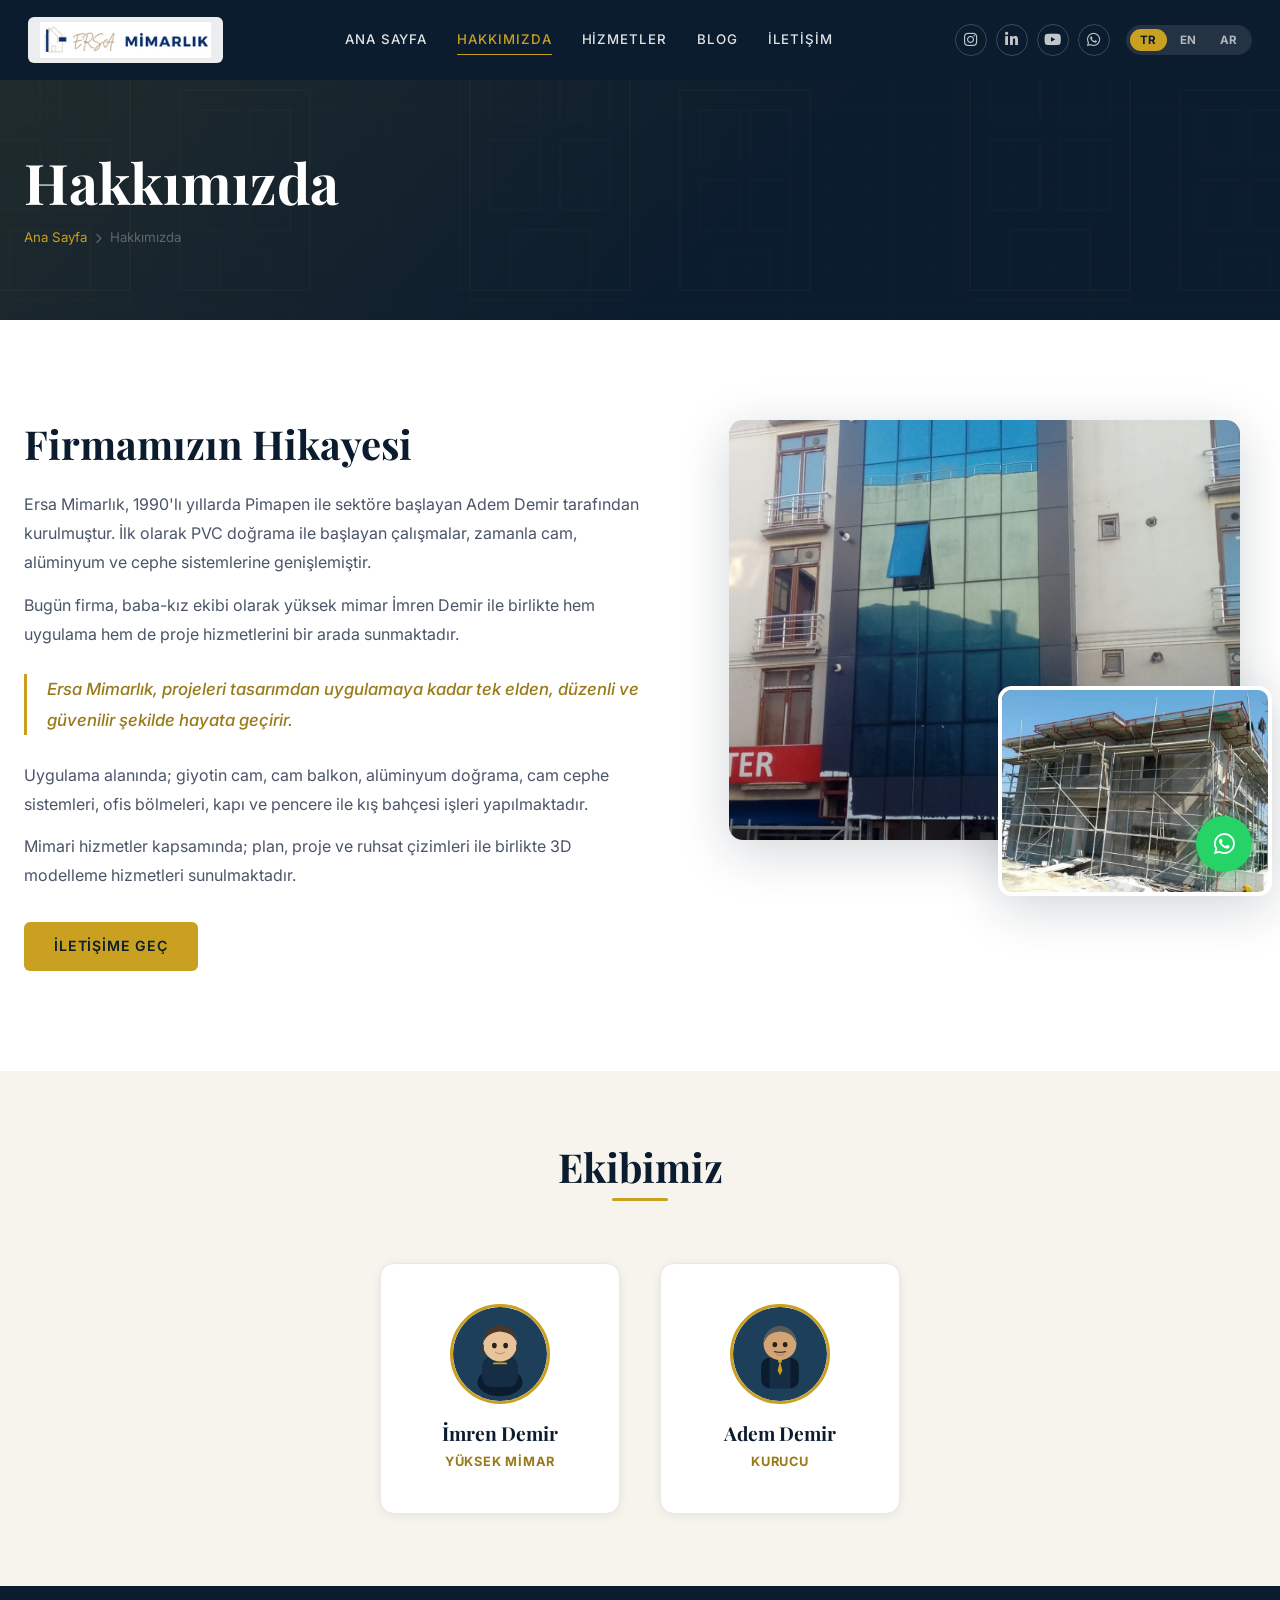
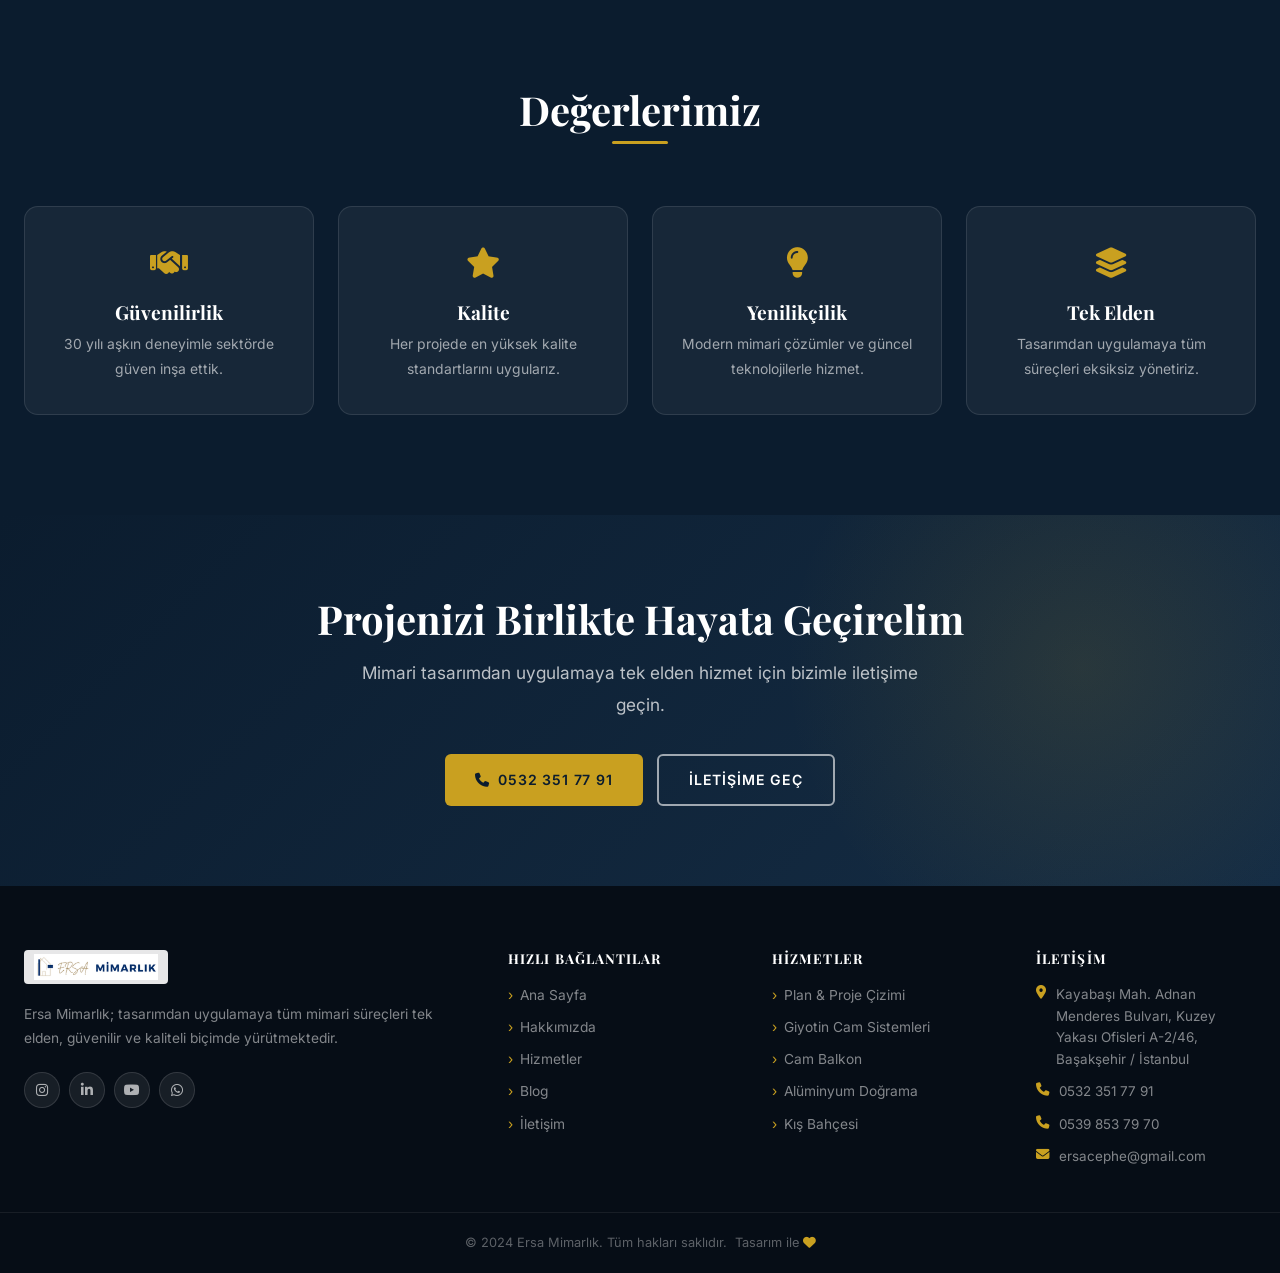
==== commit e5571b18: "fix images" ====
--- a/hakkimizda.html
+++ b/hakkimizda.html
@@ -63,7 +63,7 @@
 
           <!-- HAKKIMIZDA GÖRSELLERİ: src değerlerini güncelleyebilirsiniz -->
           <div class="about-img-wrap fade-in delay-2">
-            <img class="about-img-main" src="images/uygulamalar/dış_cephe1.jpeg" alt="Ersa Mimarlık Uygulama" loading="lazy">
+            <img class="about-img-main" src="images/uygulamalar/dis-cephe1.jpeg" alt="Ersa Mimarlık Uygulama" loading="lazy">
             <img class="about-img-accent" src="images/uygulamalar/f.jpeg" alt="Ersa Mimarlık Proje" loading="lazy">
           </div>
         </div>
